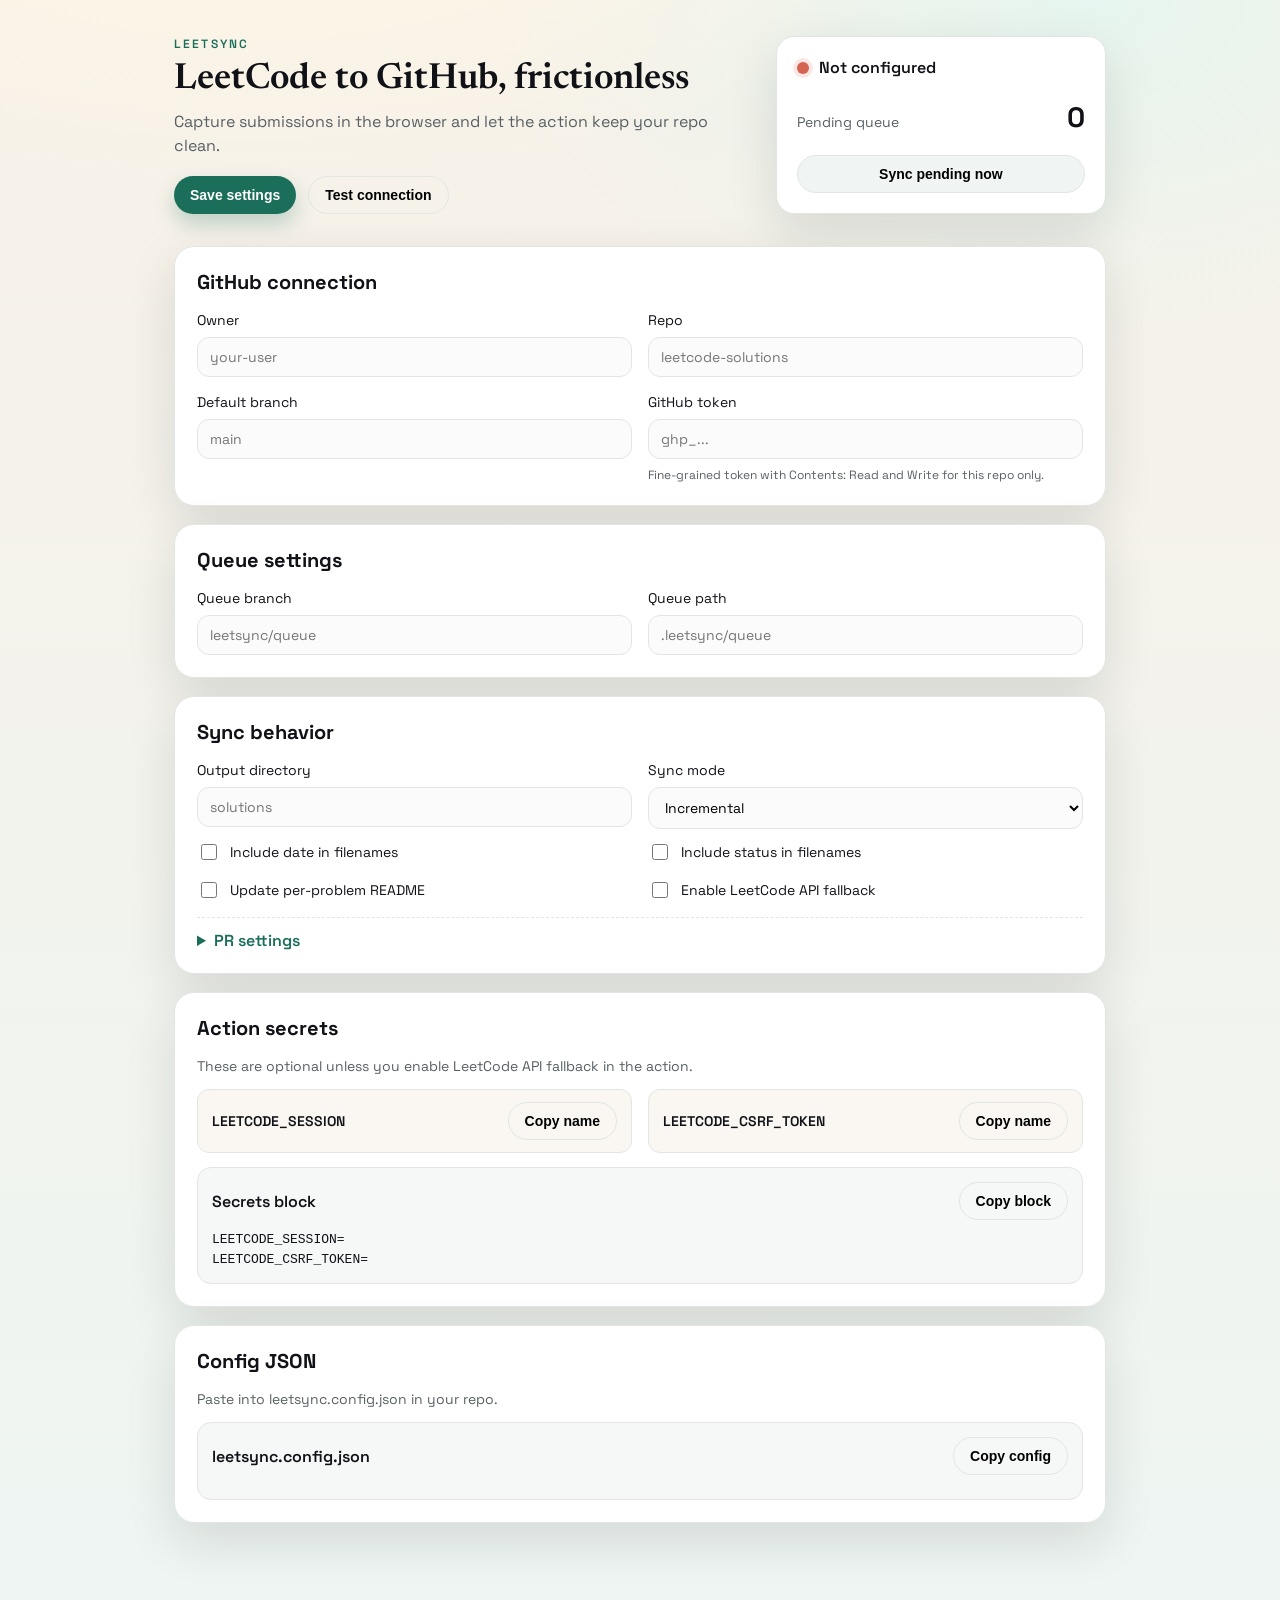
==== options/index.html @ 0cd5c44f "feat: initial extension" ====
<!doctype html>
<html lang="en">
  <head>
    <meta charset="utf-8" />
    <meta name="viewport" content="width=device-width, initial-scale=1" />
    <title>LeetSync Settings</title>
    <link rel="stylesheet" href="options.css" />
  </head>
  <body>
    <div class="page">
      <header class="hero">
        <div class="hero-text">
          <div class="eyebrow">LeetSync</div>
          <h1>LeetCode to GitHub, frictionless</h1>
          <p>Capture submissions in the browser and let the action keep your repo clean.</p>
          <div class="actions">
            <button id="saveBtn" class="btn primary">Save settings</button>
            <button id="testBtn" class="btn ghost">Test connection</button>
          </div>
        </div>
        <div class="hero-panel">
          <div class="status">
            <span id="statusDot" class="dot"></span>
            <span id="statusText">Not configured</span>
          </div>
          <div class="metric">
            <div class="label">Pending queue</div>
            <div id="pendingCount" class="value">0</div>
          </div>
          <button id="syncPendingBtn" class="btn subtle">Sync pending now</button>
        </div>
      </header>

      <section class="card">
        <h2>GitHub connection</h2>
        <div class="grid two">
          <label class="field">
            <span>Owner</span>
            <input id="repoOwner" type="text" placeholder="your-user" />
          </label>
          <label class="field">
            <span>Repo</span>
            <input id="repoName" type="text" placeholder="leetcode-solutions" />
          </label>
          <label class="field">
            <span>Default branch</span>
            <input id="defaultBranch" type="text" placeholder="main" />
          </label>
          <label class="field">
            <span>GitHub token</span>
            <input id="githubToken" type="password" placeholder="ghp_..." />
            <small>Fine-grained token with Contents: Read and Write for this repo only.</small>
          </label>
        </div>
      </section>

      <section class="card">
        <h2>Queue settings</h2>
        <div class="grid two">
          <label class="field">
            <span>Queue branch</span>
            <input id="queueBranch" type="text" placeholder="leetsync/queue" />
          </label>
          <label class="field">
            <span>Queue path</span>
            <input id="queuePath" type="text" placeholder=".leetsync/queue" />
          </label>
        </div>
      </section>

      <section class="card">
        <h2>Sync behavior</h2>
        <div class="grid two">
          <label class="field">
            <span>Output directory</span>
            <input id="outputDir" type="text" placeholder="solutions" />
          </label>
          <label class="field">
            <span>Sync mode</span>
            <select id="syncMode">
              <option value="incremental">Incremental</option>
              <option value="ac">Accepted only</option>
              <option value="all">All attempts</option>
            </select>
          </label>
        </div>
        <div class="grid two compact">
          <label class="check">
            <input id="includeDate" type="checkbox" />
            <span>Include date in filenames</span>
          </label>
          <label class="check">
            <input id="includeStatus" type="checkbox" />
            <span>Include status in filenames</span>
          </label>
          <label class="check">
            <input id="readmeEnabled" type="checkbox" />
            <span>Update per-problem README</span>
          </label>
          <label class="check">
            <input id="fallbackEnabled" type="checkbox" />
            <span>Enable LeetCode API fallback</span>
          </label>
        </div>
        <details class="details">
          <summary>PR settings</summary>
          <div class="grid two">
            <label class="check">
              <input id="prEnabled" type="checkbox" />
              <span>Create PR instead of direct push</span>
            </label>
            <label class="check">
              <input id="prAutoMerge" type="checkbox" />
              <span>Auto-merge if allowed</span>
            </label>
            <label class="field">
              <span>Merge method</span>
              <select id="prMergeMethod">
                <option value="squash">Squash</option>
                <option value="merge">Merge</option>
                <option value="rebase">Rebase</option>
              </select>
            </label>
            <label class="field">
              <span>PR title template</span>
              <input id="prTitleTemplate" type="text" />
            </label>
            <label class="field full">
              <span>PR body template</span>
              <textarea id="prBodyTemplate" rows="3"></textarea>
            </label>
          </div>
        </details>
      </section>

      <section class="card">
        <h2>Action secrets</h2>
        <p class="muted">These are optional unless you enable LeetCode API fallback in the action.</p>
        <div class="grid two compact">
          <div class="secret">
            <div class="secret-name">LEETCODE_SESSION</div>
            <button class="btn ghost copy" data-copy="LEETCODE_SESSION">Copy name</button>
          </div>
          <div class="secret">
            <div class="secret-name">LEETCODE_CSRF_TOKEN</div>
            <button class="btn ghost copy" data-copy="LEETCODE_CSRF_TOKEN">Copy name</button>
          </div>
        </div>
        <div class="copy-block">
          <div class="copy-header">
            <span>Secrets block</span>
            <button class="btn ghost copy" data-copy="LEETCODE_SESSION=\nLEETCODE_CSRF_TOKEN=">Copy block</button>
          </div>
          <pre id="secretBlock">LEETCODE_SESSION=
LEETCODE_CSRF_TOKEN=</pre>
        </div>
      </section>

      <section class="card">
        <h2>Config JSON</h2>
        <p class="muted">Paste into leetsync.config.json in your repo.</p>
        <div class="copy-block">
          <div class="copy-header">
            <span>leetsync.config.json</span>
            <button id="copyConfigBtn" class="btn ghost">Copy config</button>
          </div>
          <pre id="configPreview" class="code"></pre>
        </div>
      </section>
    </div>

    <div id="toast" class="toast" role="status" aria-live="polite"></div>
    <script src="options.js"></script>
  </body>
</html>
---- options/options.css ----
@import url("https://fonts.googleapis.com/css2?family=Space+Grotesk:wght@400;500;600;700&family=Newsreader:wght@400;600&display=swap");

:root {
  --bg-1: #f7f1e8;
  --bg-2: #eef5f2;
  --ink: #111218;
  --muted: #586064;
  --card: #ffffff;
  --accent: #1b6f5a;
  --accent-2: #d07a2f;
  --border: #e1e6e3;
  --shadow: 0 18px 50px rgba(20, 23, 28, 0.12);
}

* {
  box-sizing: border-box;
}

body {
  margin: 0;
  font-family: "Space Grotesk", "Newsreader", "Georgia", serif;
  color: var(--ink);
  background: radial-gradient(1200px 600px at 20% -10%, #fff7e6 0%, transparent 60%),
    radial-gradient(1000px 600px at 85% 0%, #e6f5ef 0%, transparent 60%),
    linear-gradient(180deg, var(--bg-1), var(--bg-2));
  min-height: 100vh;
}

.page {
  max-width: 980px;
  margin: 0 auto;
  padding: 36px 24px 72px;
}

.hero {
  display: grid;
  grid-template-columns: 1.4fr 0.8fr;
  gap: 24px;
  align-items: stretch;
  margin-bottom: 32px;
}

.hero-text h1 {
  font-family: "Newsreader", "Georgia", serif;
  font-weight: 600;
  font-size: 36px;
  margin: 10px 0 12px;
}

.hero-text p {
  margin: 0 0 18px;
  color: var(--muted);
  line-height: 1.5;
}

.eyebrow {
  text-transform: uppercase;
  letter-spacing: 0.18em;
  font-size: 12px;
  color: var(--accent);
  font-weight: 600;
}

.hero-panel {
  background: var(--card);
  border: 1px solid var(--border);
  border-radius: 18px;
  padding: 20px;
  box-shadow: var(--shadow);
  display: flex;
  flex-direction: column;
  gap: 16px;
  justify-content: space-between;
}

.status {
  display: flex;
  gap: 10px;
  align-items: center;
  font-weight: 600;
}

.dot {
  width: 12px;
  height: 12px;
  border-radius: 50%;
  background: #d46350;
  box-shadow: 0 0 0 4px rgba(212, 99, 80, 0.15);
}

.dot.ok {
  background: #23a26d;
  box-shadow: 0 0 0 4px rgba(35, 162, 109, 0.16);
}

.metric {
  display: flex;
  align-items: baseline;
  justify-content: space-between;
}

.metric .label {
  color: var(--muted);
  font-size: 14px;
}

.metric .value {
  font-size: 28px;
  font-weight: 700;
}

.actions {
  display: flex;
  gap: 12px;
  flex-wrap: wrap;
}

.card {
  background: var(--card);
  border-radius: 20px;
  border: 1px solid var(--border);
  padding: 22px;
  margin-bottom: 18px;
  box-shadow: var(--shadow);
  animation: rise 0.5s ease both;
}

.card h2 {
  margin: 0 0 16px;
  font-size: 20px;
}

.grid {
  display: grid;
  gap: 16px;
}

.grid.two {
  grid-template-columns: repeat(2, minmax(0, 1fr));
}

.grid.compact {
  margin-top: 12px;
  grid-template-columns: repeat(2, minmax(0, 1fr));
}

.field {
  display: flex;
  flex-direction: column;
  gap: 8px;
  font-size: 14px;
}

.field input,
.field select,
.field textarea {
  border-radius: 12px;
  border: 1px solid var(--border);
  padding: 10px 12px;
  font-size: 14px;
  font-family: inherit;
  background: #fbfbfb;
}

.field textarea {
  resize: vertical;
}

.field small {
  color: var(--muted);
  font-size: 12px;
}

.field.full {
  grid-column: span 2;
}

.check {
  display: flex;
  align-items: center;
  gap: 10px;
  font-size: 14px;
}

.check input {
  width: 16px;
  height: 16px;
}

.details {
  margin-top: 16px;
  border-top: 1px dashed var(--border);
  padding-top: 12px;
}

.details summary {
  cursor: pointer;
  font-weight: 600;
  color: var(--accent);
}

.secret {
  display: flex;
  justify-content: space-between;
  align-items: center;
  border: 1px solid var(--border);
  border-radius: 12px;
  padding: 12px 14px;
  background: #faf7f2;
}

.secret-name {
  font-weight: 600;
  font-size: 14px;
}

.copy-block {
  border: 1px solid var(--border);
  border-radius: 14px;
  padding: 14px;
  margin-top: 14px;
  background: #f5f8f7;
}

.copy-header {
  display: flex;
  justify-content: space-between;
  align-items: center;
  margin-bottom: 10px;
  font-weight: 600;
}

.copy-block pre {
  margin: 0;
  font-size: 13px;
  line-height: 1.5;
  white-space: pre-wrap;
  word-break: break-word;
}

.btn {
  border: none;
  border-radius: 999px;
  padding: 10px 16px;
  font-size: 14px;
  font-weight: 600;
  cursor: pointer;
  transition: transform 0.2s ease, box-shadow 0.2s ease;
}

.btn.primary {
  background: var(--accent);
  color: #fff;
  box-shadow: 0 10px 20px rgba(27, 111, 90, 0.25);
}

.btn.primary:hover {
  transform: translateY(-1px);
}

.btn.ghost {
  background: transparent;
  border: 1px solid var(--border);
}

.btn.subtle {
  background: #f0f5f3;
  border: 1px solid var(--border);
}

.btn:active {
  transform: translateY(1px);
}

.muted {
  color: var(--muted);
  font-size: 14px;
}

.code {
  font-family: "Courier New", ui-monospace, monospace;
  font-size: 12px;
}

.toast {
  position: fixed;
  bottom: 18px;
  right: 18px;
  padding: 12px 16px;
  border-radius: 12px;
  background: #14161a;
  color: #fff;
  opacity: 0;
  pointer-events: none;
  transition: opacity 0.3s ease;
}

.toast.show {
  opacity: 1;
}

@keyframes rise {
  from {
    opacity: 0;
    transform: translateY(10px);
  }
  to {
    opacity: 1;
    transform: translateY(0);
  }
}

@media (max-width: 900px) {
  .hero {
    grid-template-columns: 1fr;
  }

  .grid.two,
  .grid.compact {
    grid-template-columns: 1fr;
  }

  .field.full {
    grid-column: span 1;
  }
}
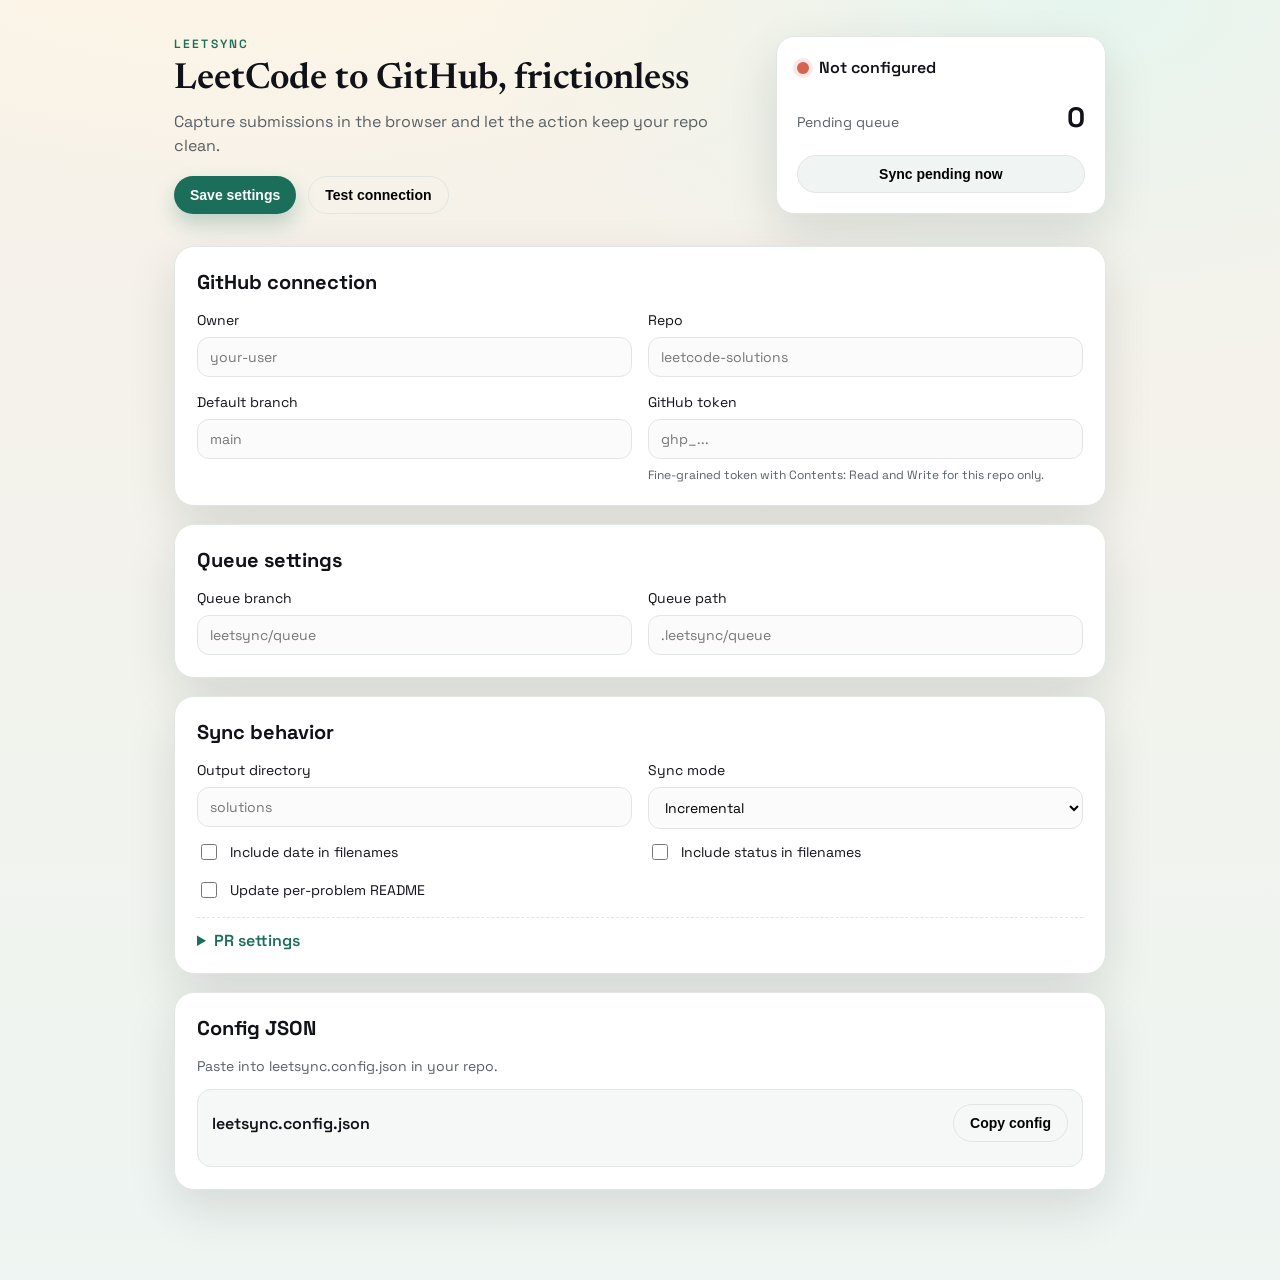
==== commit 7ea6c63d: "chore: remove fallback" ====
--- a/options/index.html
+++ b/options/index.html
@@ -12,7 +12,10 @@
         <div class="hero-text">
           <div class="eyebrow">LeetSync</div>
           <h1>LeetCode to GitHub, frictionless</h1>
-          <p>Capture submissions in the browser and let the action keep your repo clean.</p>
+          <p>
+            Capture submissions in the browser and let the action keep your repo
+            clean.
+          </p>
           <div class="actions">
             <button id="saveBtn" class="btn primary">Save settings</button>
             <button id="testBtn" class="btn ghost">Test connection</button>
@@ -27,7 +30,9 @@
             <div class="label">Pending queue</div>
             <div id="pendingCount" class="value">0</div>
           </div>
-          <button id="syncPendingBtn" class="btn subtle">Sync pending now</button>
+          <button id="syncPendingBtn" class="btn subtle">
+            Sync pending now
+          </button>
         </div>
       </header>
 
@@ -49,7 +54,10 @@
           <label class="field">
             <span>GitHub token</span>
             <input id="githubToken" type="password" placeholder="ghp_..." />
-            <small>Fine-grained token with Contents: Read and Write for this repo only.</small>
+            <small
+              >Fine-grained token with Contents: Read and Write for this repo
+              only.</small
+            >
           </label>
         </div>
       </section>
@@ -97,10 +105,6 @@
             <input id="readmeEnabled" type="checkbox" />
             <span>Update per-problem README</span>
           </label>
-          <label class="check">
-            <input id="fallbackEnabled" type="checkbox" />
-            <span>Enable LeetCode API fallback</span>
-          </label>
         </div>
         <details class="details">
           <summary>PR settings</summary>
@@ -134,29 +138,6 @@
       </section>
 
       <section class="card">
-        <h2>Action secrets</h2>
-        <p class="muted">These are optional unless you enable LeetCode API fallback in the action.</p>
-        <div class="grid two compact">
-          <div class="secret">
-            <div class="secret-name">LEETCODE_SESSION</div>
-            <button class="btn ghost copy" data-copy="LEETCODE_SESSION">Copy name</button>
-          </div>
-          <div class="secret">
-            <div class="secret-name">LEETCODE_CSRF_TOKEN</div>
-            <button class="btn ghost copy" data-copy="LEETCODE_CSRF_TOKEN">Copy name</button>
-          </div>
-        </div>
-        <div class="copy-block">
-          <div class="copy-header">
-            <span>Secrets block</span>
-            <button class="btn ghost copy" data-copy="LEETCODE_SESSION=\nLEETCODE_CSRF_TOKEN=">Copy block</button>
-          </div>
-          <pre id="secretBlock">LEETCODE_SESSION=
-LEETCODE_CSRF_TOKEN=</pre>
-        </div>
-      </section>
-
-      <section class="card">
         <h2>Config JSON</h2>
         <p class="muted">Paste into leetsync.config.json in your repo.</p>
         <div class="copy-block">
--- a/options/options.css
+++ b/options/options.css
@@ -20,7 +20,8 @@
   margin: 0;
   font-family: "Space Grotesk", "Newsreader", "Georgia", serif;
   color: var(--ink);
-  background: radial-gradient(1200px 600px at 20% -10%, #fff7e6 0%, transparent 60%),
+  background:
+    radial-gradient(1200px 600px at 20% -10%, #fff7e6 0%, transparent 60%),
     radial-gradient(1000px 600px at 85% 0%, #e6f5ef 0%, transparent 60%),
     linear-gradient(180deg, var(--bg-1), var(--bg-2));
   min-height: 100vh;
@@ -245,7 +246,9 @@
   font-size: 14px;
   font-weight: 600;
   cursor: pointer;
-  transition: transform 0.2s ease, box-shadow 0.2s ease;
+  transition:
+    transform 0.2s ease,
+    box-shadow 0.2s ease;
 }
 
 .btn.primary {
